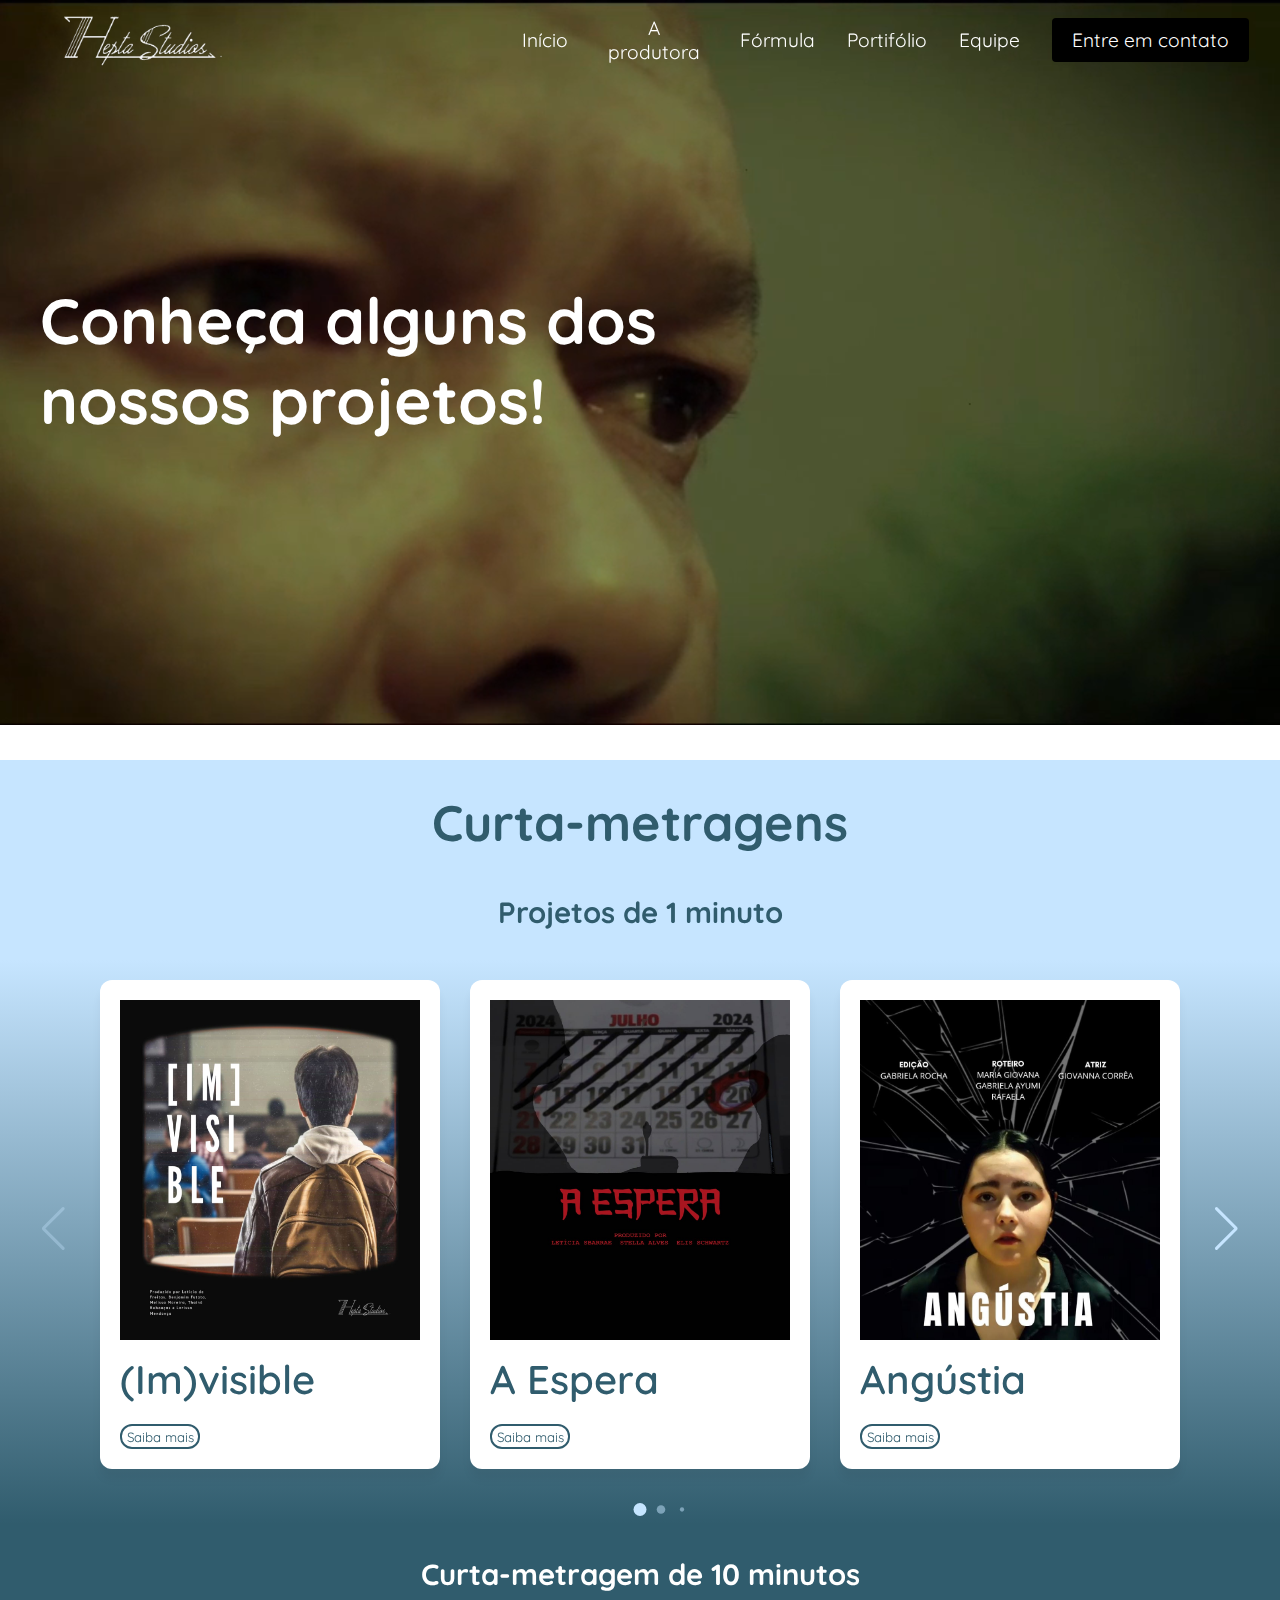
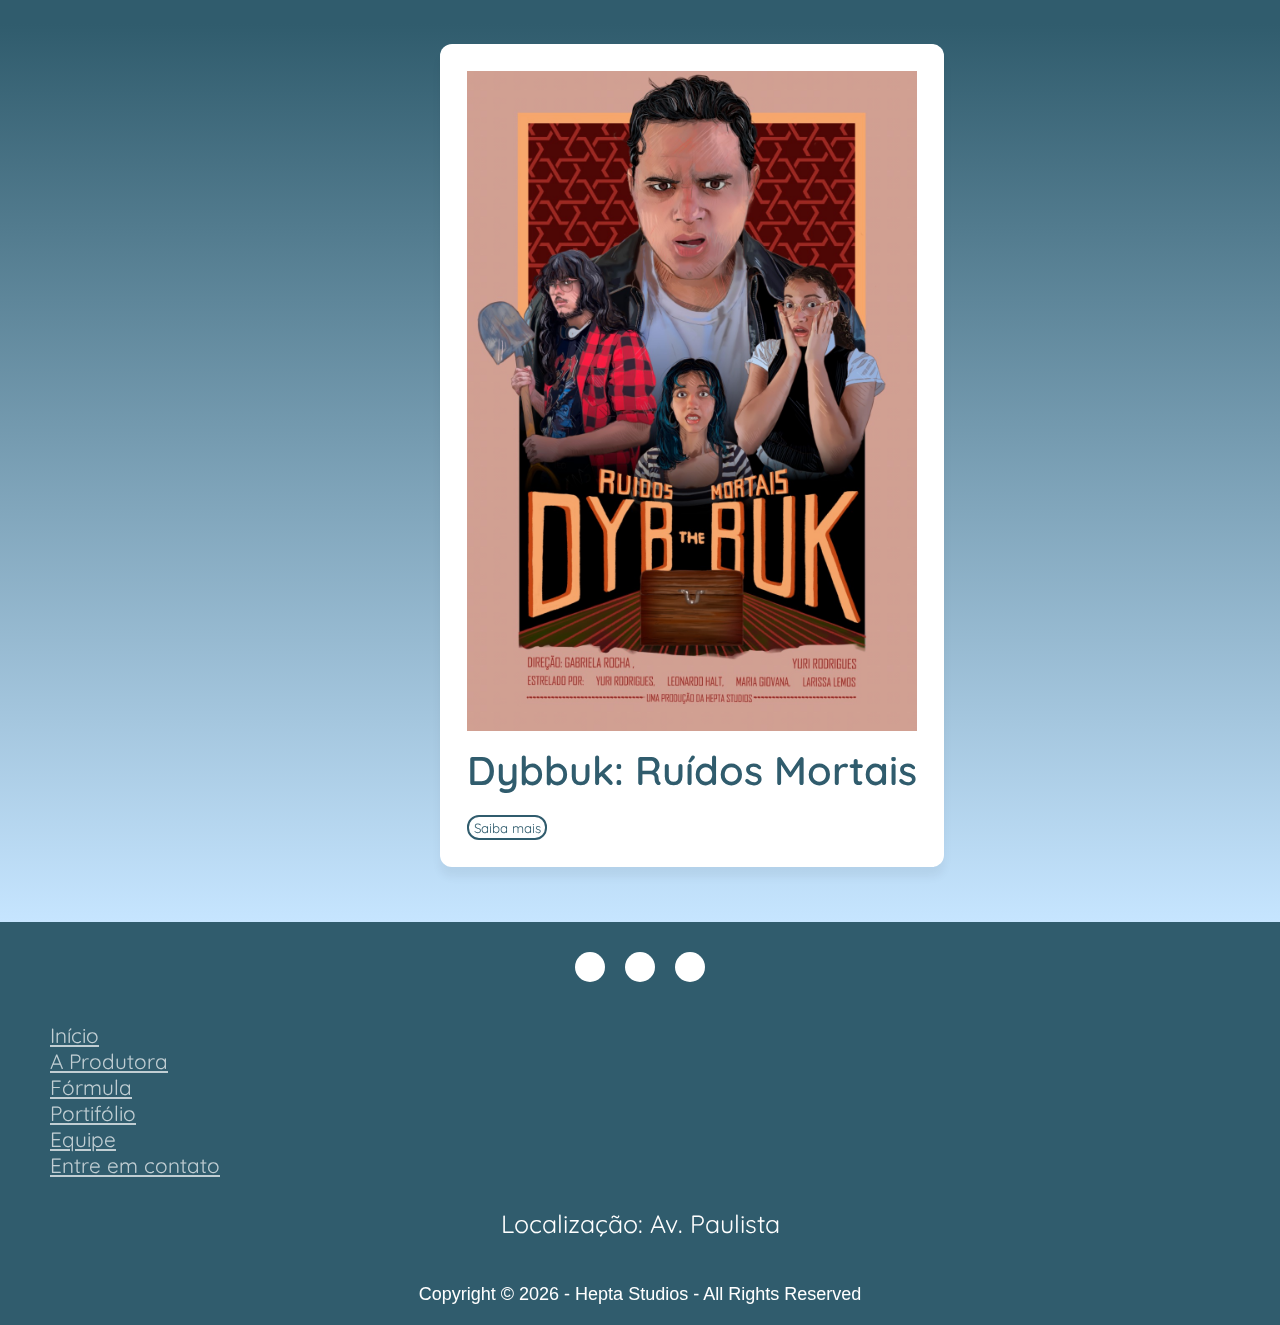
==== portifolio.html @ 19b5901a "files" ====
<!DOCTYPE html>
<html lang="en">
<head>
    <meta charset="UTF-8">
    <meta name="viewport" content="width=device-width, initial-scale=1.0">
    <title>HeptaStudios</title>

    <link rel="stylesheet" href="portifolio.css">
    <!-- footer stuff -->
    <link rel="stylesheet" href="https://cdnjs.cloudflare.com/ajax/libs/font-awesome/6.6.0/css/all.min.css" integrity="sha512-Kc323vGBEqzTmouAECnVceyQqyqdsSiqLQISBL29aUW4U/M7pSPA/gEUZQqv1cwx4OnYxTxve5UMg5GT6L4JJg==" crossorigin="anonymous" referrerpolicy="no-referrer" />
    
    <!-- font stuff -->
    <link rel="preconnect" href="https://fonts.googleapis.com">
    <link rel="preconnect" href="https://fonts.gstatic.com" crossorigin>
    <link href="https://fonts.googleapis.com/css2?family=Quicksand:wght@300&display=swap" rel="stylesheet">
        
    <!-- swiper -->
     <link rel="stylesheet" href="https://cdn.jsdelivr.net/npm/swiper@11/swiper-bundle.min.css">
    <script defer src="portifolio.js"></script>
    <script src="https://cdn.jsdelivr.net/npm/swiper@11/swiper-bundle.min.js"></script>
</head>
<body> 

    <!-- NAVBAR -->
    <nav class="navbar">
        <div class="navbar_container">
            <img src="images/logobranca.png" href="index.html" id="logo-icon">
            <div class="navbar_toggle" id="mobile-menu">
                <!--aqui começa a parte com JS-->
                <span class="bar"></span>
                <span class="bar"></span>
                <span class="bar"></span>
            </div>
            <ul class="navbar_menu">
                <!--itens no menu aqui-->
                <li class="navbar_item">
                    <!--adicionar o link (que é pra onde o item do menu vai levar) em "?"-->
                    <a href="index.html" class="navbar_links"> 
                        Início
                    </a>
                </li>
                <li class="navbar_item">
                    <a href="aprodutora.html" class="navbar_links_prod">
                        A produtora
                    </a>
                </li>
                <li class="navbar_item">
                    <a href="formula.html" class="navbar_links">
                        Fórmula
                    </a>
                </li>
                <li class="navbar_item">
                    <!--adicionar o link (que é pra onde o item do menu vai levar) em "?"-->
                    <a href="portifolio.html" class="navbar_links">
                        Portifólio
                    </a>
                </li>
                <li class="navbar_item">
                    <!--adicionar o link (que é pra onde o item do menu vai levar) em "?"-->
                    <a href="equipe.html" class="navbar_links">
                        Equipe
                    </a>
                </li>
                <li class="navbar_btn">
                    <!--adicionar o link (que é pra onde o item do menu vai levar) em "?"-->
                    <a href="contato.html" class="button">
                        Entre em contato
                    </a>
                </li>
            </ul>
        </div>
    </nav>

    <!-- MAIN -->
    <div class="container">
        <div class="main" id="home">
            <div class="ParallaxVideo">
                <video autoplay muted loop width="100%">
                    <source src="images/portifolio/fundoport.mp4" type="video/mp4">
                </video>
                <h1>Conheça alguns dos nossos projetos!</h1>
            </div>
        </div>
    </div>


    <!-- CURTAS -->
    <div class="curta-titles">
        <h1>Curta-metragens</h1>
        <h3>Projetos de 1 minuto</h3>
    </div>
    <div class="curtas">
        <div class="container-curta swiper">
            <div class="card-wrapper">
                <ul class="card-list swiper-wrapper">
                    <li class="card-item swiper-slide">
                        <a href="https://youtu.be/f0VZ5vTROJw?si=o2Mm1SatOcexKayp" class="card-link">
                            <img src="images/portifolio/(im)visible.jpeg" alt="(im)visible" class="card-image">
                            <!-- NO BADGE -->
                            <h2 class="card-title">(Im)visible</h2>
                            <button class="card-button">Saiba mais</button>
                        </a>
                    </li>
                    <li class="card-item swiper-slide">
                        <a href="https://youtu.be/k2qsXWHUl3Q?si=y0Jo6DYuAVnCn1yY" class="card-link">
                            <img src="images/portifolio/a_espera.jpeg" alt="a_espera" class="card-image">
                            <!-- NO BADGE -->
                            <h2 class="card-title">A Espera</h2>
                            <button class="card-button">Saiba mais</button>
                        </a>
                    </li>
                    <li class="card-item swiper-slide">
                        <a href="https://youtu.be/FLChIvKWqZ8?si=5ptFJUkVILAEV9I5" class="card-link">
                            <img src="images/portifolio/angustia.jpeg" alt="angustia" class="card-image">
                            <!-- NO BADGE -->
                            <h2 class="card-title">Angústia</h2>
                            <button class="card-button">Saiba mais</button>
                        </a>
                    </li>
                    <li class="card-item swiper-slide">
                        <a href="https://youtu.be/3rhFyDjkXY0?si=jvYSy1pwK9i5Up4X" class="card-link">
                            <img src="images/portifolio/balazio.jpeg" alt="balazio" class="card-image">
                            <!-- NO BADGE -->
                            <h2 class="card-title">Balazio</h2>
                            <button class="card-button">Saiba mais</button>
                        </a>
                    </li>
                    <li class="card-item swiper-slide">
                        <a href="https://youtu.be/XmBEkORtaEE?si=dOJax8dHYsrky_jl" class="card-link">
                            <img src="images/portifolio/registro.jpeg" alt="registro" class="card-image">
                            <!-- NO BADGE -->
                            <h2 class="card-title">registro024</h2>
                            <button class="card-button">Saiba mais</button>
                        </a>
                    </li>
                </ul>

                <div class="swiper-pagination"></div>
                <div class="swiper-slide-button swiper-button-prev"></div>
                <div class="swiper-slide-button swiper-button-next"></div>
            </div>
        </div>
    </div>

    
    <div class="curta-titles2">
        <h3>Curta-metragem de 10 minutos</h3>
    </div>
    <div class="dybbuk">
        <div class="container-dybbuk swiper">
            <div class="dybbuk-wrapper">
                <ul class="dybbuk-list swiper-wrapper">
                    <li class="dybbuk-item swiper-slide">
                        <a href="/" class="dybbuk-link">
                            <img src="images/portifolio/dybbuk.jpeg" alt="dybbuk" class="dybbuk-image">
                            <!-- NO BADGE -->
                            <h2 class="dybbuk-title">Dybbuk: Ruídos Mortais</h2>
                            <button class="dybbuk-button">Saiba mais</button>
                        </a>
                    </li>
                </ul>
            </div>
        </div>
    </div>



    <!-- FOOTER -->
    <footer>
        <div class="footerContainer">
            <div class="socialicons">
                <a href="https://www.instagram.com/heptastudios?igsh=dHh3dnpicmN1cGVq"><i class="fa-brands fa-instagram"></i></a>
                <a href="https://youtube.com/@heptastudio-m2f?si=39m1HGUALYnj-E48"><i class="fa-brands fa-youtube"></i></a>
                <a href="https://www.tiktok.com/@heptastudios?_t=8rDvjEhHTVQ&_r=1"><i class="fa-brands fa-tiktok"></i></a>
            </div>
            <div class="footerNav">
                <ul>
                    <li><a href="index.html">Início</a></li>
                    <li><a href="aprodutora.html">A Produtora</a></li>
                    <li><a href="formula.html">Fórmula</a></li>
                    <li><a href="portifolio.html">Portifólio</a></li>
                    <li><a href="equipe.html">Equipe</a></li>
                    <li><a href="contato.html">Entre em contato</a></li>
                </ul>
            </div>
            <div class="local">
                <p>Localização: Av. Paulista</p>
            </div>
        </div>
        <div class="footerBottom">
                <p>Copyright &copy; <script>document.write(new Date().getFullYear())</script> - Hepta Studios - All Rights Reserved</p>
            </div>
    </footer>
    
</body>
</html>
---- portifolio.css ----
html {
    scroll-behavior: smooth;
}

* {
    box-sizing: border-box;
    margin: 0;
    padding: 0;
    font-family: 'Quicksand';
}

.navbar {
    /* background: #d44d28; */
    height: 80px;
    display: flex;
    justify-content: center;
    align-items: center;
    font-size: 1.2rem;
    position: sticky;
    top: 0;
    z-index: 999;
    transition: all 0.3s;
}

.navbar-scrolled {
    background-color: #305c6d;
}

.navbar_container {
    display: flex;
    justify-content: space-between;
    height: 80px;
    z-index: 1;
    width: 100%;
    max-width: 1300px;
    /*primeiro valor de margin é top, o segundo é right, o terceiro é bottom e o quarto é left
    se você inserir só 2 valores, os 2 primeiros vão se referir à top e bottom e os 2 ultimos à left e right*/
    margin: 0 auto;
    /* isso também se aplica a padding */
    padding: 0 15px;
}

/*vai ser add depois */
/*(fa-gem)*/
#logo-icon {
    margin-top: 0px;
    margin-bottom: 10px;
    margin-left: 0;
    height: 150px;
    width: 250px;
    display: flex;
    cursor: pointer;
    position: relative;
    top: -30px;
}

.navbar_menu {
    display: flex;
    align-items: center;
    list-style: none;
    text-align: center;
}

.navbar_item {
    height: 60px;
}

.navbar_links {
    color: #fff;
    display: flex;
    align-items: center;
    justify-content: center;
    text-decoration: none;
    padding: 0 1rem;
    height: 100%;
    position: relative;
}

.navbar_links_prod {
    color: #fff;
    display: flex;
    align-items: center;
    justify-content: center;
    text-decoration: none;
    padding: 0 1rem;
    height: 100%;
    width: 140px;
    position: relative;
}

.navbar_btn {
    display: flex;
    justify-content: center;
    align-items: center;
    padding: 0 1rem;
    width: 100%
}

.button {
    display: flex;
    justify-content: center;
    align-items: center;
    text-decoration: none;
    padding: 10px 20px;
    height: 100%;
    width: 100%;
    border: none;
    outline: none;
    border-radius: 4px;
    background: black;
    color: #fff;
}

/*isso daqui faz ficar com cor diferente quando voce poe o cursor em cima do botão*/
/*muda a cor depois*/
.button:hover {
    background: #d44d28;
    transition: all 0.3s ease;
}

/* .navbar_links:hover {
    color: #fcc062;
    transition: all 0.3s ease;
} */

.navbar_links::after {
    content: '';
    position: absolute;
    width: 100%;
    transform: scaleX(0);
    height: 3px;
    bottom: 2px;
    left: 0;
    background-color: #fff;
    transition: transform 0.25s ease-out;
}

.navbar_links_prod::after {
    content: '';
    position: absolute;
    width: 100%;
    transform: scaleX(0);
    height: 3px;
    bottom: 2px;
    left: 0;
    background-color: #fff;
    transition: transform 0.25s ease-out;
}

.navbar_links:hover::after {
    transform: scaleX(1);
}

    .navbar_links_prod:hover::after {
transform: scaleX(1);
}


/* MAIN */

.main {
    height: 680px;
}


.ParallaxVideo{
    height: 500px;
    padding-bottom: 50px;
    padding-top: 50px;
}
.ParallaxVideo video{
    max-width: 100%;
    position: fixed;
    top:0;
    z-index: -999;
}
/* .ParallaxVideo h1 {
    margin-top: 1rem;
    font-size: 4rem;
    font-weight: 700;
    color: #fff;
    z-index: 20;
} */

.main_content {
    z-index: 10;
}

.ParallaxVideo h1 {
    margin-top: 150px;
    padding-left: 40px;
    width: 800px;
    font-size: 4rem;
    font-weight: 700;
    color: #fff;
    z-index: 20;
}

/* sem botão */



/* CURTAS */

.curta-titles {
    height: 200px;
    background-color: #c6e5ff;
    text-align: center;
    align-content: center;
    color: #305c6d;
    font-size: 25px;
}

.curta-titles h1 {
    margin-bottom: 40px;
}

.curta-titles2 {
    height: 100px; 
    background-color: #305c6d;
    text-align: center;
    align-content: center;
    color: white;
    font-size: 25px;
}

.curtas {
    display: flex;
    align-items: center;
    justify-content: center;
    height: fit-content;
    background: linear-gradient(#c6e5ff, #305c6d);
}

.card-image {
    height: 340px;
    width: 340px;
}

.card-button {
    font-weight: 300px;
}

.card-wrapper {
    max-width: 1100px;
    margin: 0 60px 35px;
    padding: 20px 10px;
    overflow: hidden;
}

.card-list .card-item {
    list-style: none;
}

.card-list .card-item .card-link {
    user-select: none;
    display: block;
    background-color: #fff;
    padding: 18px;
    border-radius: 12px;
    text-decoration: none;
    border: 2px solid transparent;
    box-shadow: 0 10px 10px rgba(0,0,0,0.05);
    transition: 0.3s ease;
}

.card-list .card-item .card-link-active {
    cursor: grabbing;
}

.card-list .card-item .card-link:hover {
    border-color: #305c6d;
}

.card-list .card-link .card-image {
    width: 100%;
}

.card-list .card-link .card-title {
    font-size: 40px;
    color: #305c6d;
    font-weight: 600;
    margin: 10px 0px;
}

.card-list .card-link .card-button {
    height: 25px;
    width: 80px;
    border-radius: 12px;
    margin-top: 10px;
    color: #305c6d;
    border: 2px solid #305c6d;
    background: transparent;
    cursor: pointer;
    transition: 0.3s ease;
}

.card-list .card-link:hover .card-button {
    background: #305c6d;
    color: #fff;
}

.card-wrapper .swiper-pagination-bullet {
    height: 13px;
    width: 13px;
    opacity: 0.5;
    background: #c6e5ff;
}

.card-wrapper .swiper-pagination-bullet-active {
    opacity: 1;
}

.card-wrapper .swiper-slide-button {
    color: #c6e5ff;
    margin-top: -35px;
}

@media screen and (max-width: 768px) {
    .card-wrapper {
        margin: 0 10px 25px;
    }
    
    .card-wrapper .swiper-slide-button {
        display: none;
    }

    .card-image {
        height: 500px;
        width: 200px;
    }
    
}



/* DYBBUK */

.dybbuk {
    background: linear-gradient(#305c6d,#c6e5ff);
}

.dybbuk-image {
    height: 660px;
    width: 400px;
}

.dybbuk ul {
    justify-content: center;
    /* IMPORTANTEEEEEEEEEEEEEEEE */
    /* TALVEZ AQUI DÊ ERRADO NO NOTEBOOK PORQUE 50% DA TELA DO PC NÃO É 50% DA TELA DO NOTEBOOK */
    /* MUDAR PRA PX SE PRECISO */
    left: 370px;
}

.dybbuk-list .dybbuk-item .dybbuk-link {
    user-select: none;
    display: block;
    background-color: #fff;
    padding: 25px;
    border-radius: 12px;
    text-decoration: none;
    border: 2px solid transparent;
    box-shadow: 0 10px 10px rgba(0,0,0,0.05);
    transition: 0.3s ease;
    width: fit-content;
}


.dybbuk-wrapper {
    max-width: 1100px;
    margin: 0 60px 35px;
    padding: 20px 10px;
    overflow: hidden;
}

.dybbuk-list .dybbuk-item {
    list-style: none;
}

/* .card-list .card-item .card-link {
    user-select: none;
    display: block;
    background-color: #fff;
    padding: 18px;
    border-radius: 12px;
    text-decoration: none;
    border: 2px solid transparent;
    box-shadow: 0 10px 10px rgba(0,0,0,0.05);
    transition: 0.3s ease;
} */

/* .card-list .card-item .card-link-active {
    cursor: grabbing;
} */

.dybbuk-list .dybbuk-item .dybbuk-link:hover {
    border-color: #305c6d;
}

.dybbuk-list .dybbuk-link .dybbuk-image {
    width: 100%;
}

.dybbuk-list .dybbuk-link .dybbuk-title {
    font-size: 40px;
    color: #305c6d;
    font-weight: 600;
    margin: 10px 0px;
}

.dybbuk-list .dybbuk-link .dybbuk-button {
    height: 25px;
    width: 80px;
    border-radius: 12px;
    margin-top: 10px;
    color: #305c6d;
    border: 2px solid #305c6d;
    background: transparent;
    cursor: pointer;
    transition: 0.3s ease;
}

.dybbuk-list .dybbuk-link:hover .dybbuk-button {
    background: #305c6d;
    color: #fff;
}


@media screen and (max-width: 500px) {
    .dybbuk-image {
        height: 500px;
        width: 200px;
    }

    .dybbuk {
        height: 800px;
    }
}



/* FOOTER */

.footerContainer {
    background-color: #305c6d;
    width: 100%;
    padding: 20px 30px 5px;
}

.socialicons {
    display: flex;
    justify-content: center;
}

.socialicons a {
    text-decoration: none;
    padding: 15px;
    background-color: white;
    margin: 10px;
    border-radius: 50%;
}

.socialicons a i {
    font-size: 2rem;
    color: #305c6d;
    opacity: 0.9;
}

.socialicons a:hover {
    background-color: #6e99bb;
    transition: ease 0.3s;

}

.socialicons a:hover i {
    color: white;
    transition: ease 0.3s;
}

.footerNav {
    margin: 30px 0;
}

.footerNav ul {
    display: flex;
    justify-content: center;
}

.footerNav li {
    list-style-type: none;
}

.footerNav ul li a {
    color: white;
    margin: 20px;
    text-decoration: underline;
    font-size: 1.3rem;
    opacity: 0.7;
    transition: 0.3s;
}

.footerNav ul li a:hover {
    opacity: 1;
}

.footerBottom {
    background-color: #305c6d;
    padding: 20px;
    text-align: center;
}

.footerBottom p {
    color: white;
    font-size: 18px;
    font-weight: 200;
    font-family: Arial, Helvetica, sans-serif;
}

.local {
    font-size: 25px;
    color: white;
    justify-self: center;
    margin-bottom: 20px;
}



/* RESPONSIVO */

@media screen and (max-width: 972px) {
    .navbar_menu {
        display: none;
    }
    
}

@media screen and (max-width: 1290px) {

    .footerNav ul {
        display: block;
    }
}

@media screen and (max-width: 1200px) {
    .ParallaxVideo video {
        width: 100%;
        height: 100%;
        position: fixed;
        background-color: #305c6d;
    }

    .ParallaxVideo {
        width: 100%;
        position: relative;
        left: 0;
    }

}
@media screen and (max-width: 640px) {
    .ParallaxVideo h1 {
        font-size: 50px;
        width: 500px;
    }
}


@media screen and (max-width: 500px) {
    .dybbuk ul {
        left: 0;
    }
}
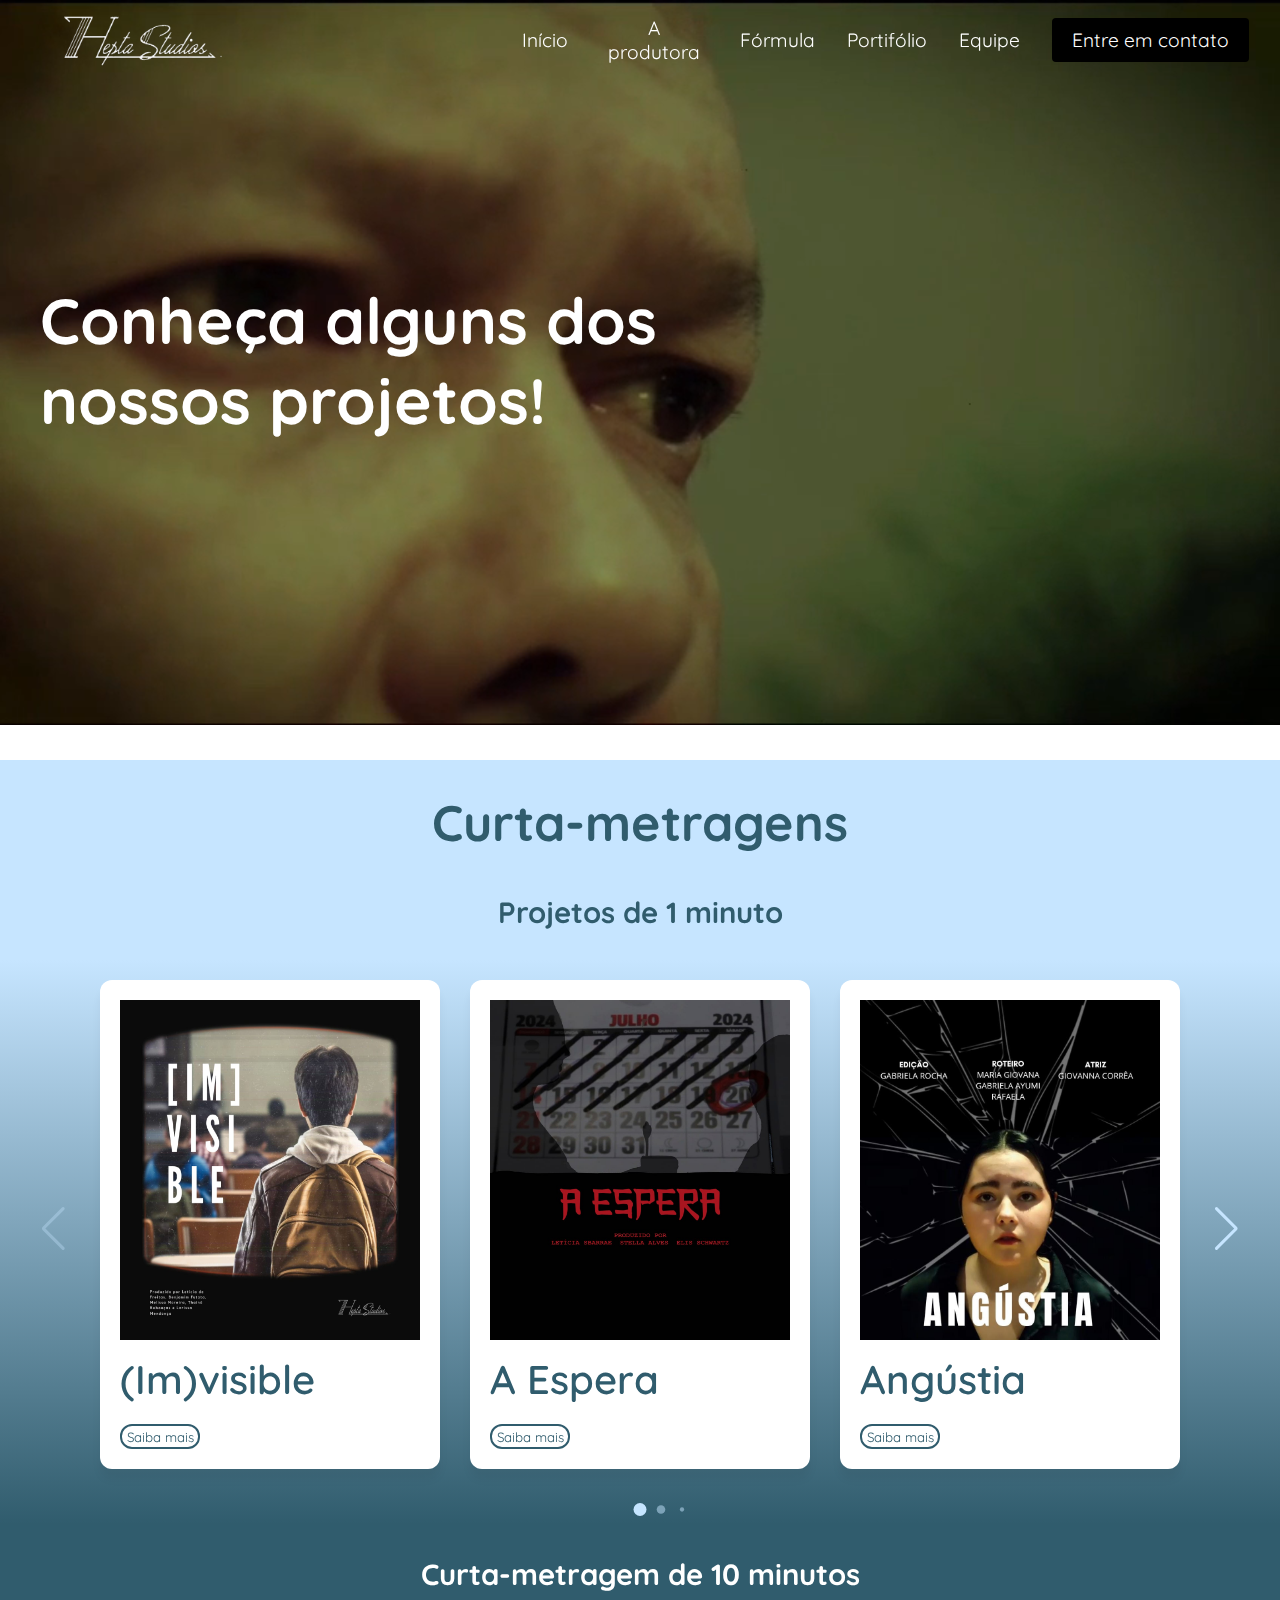
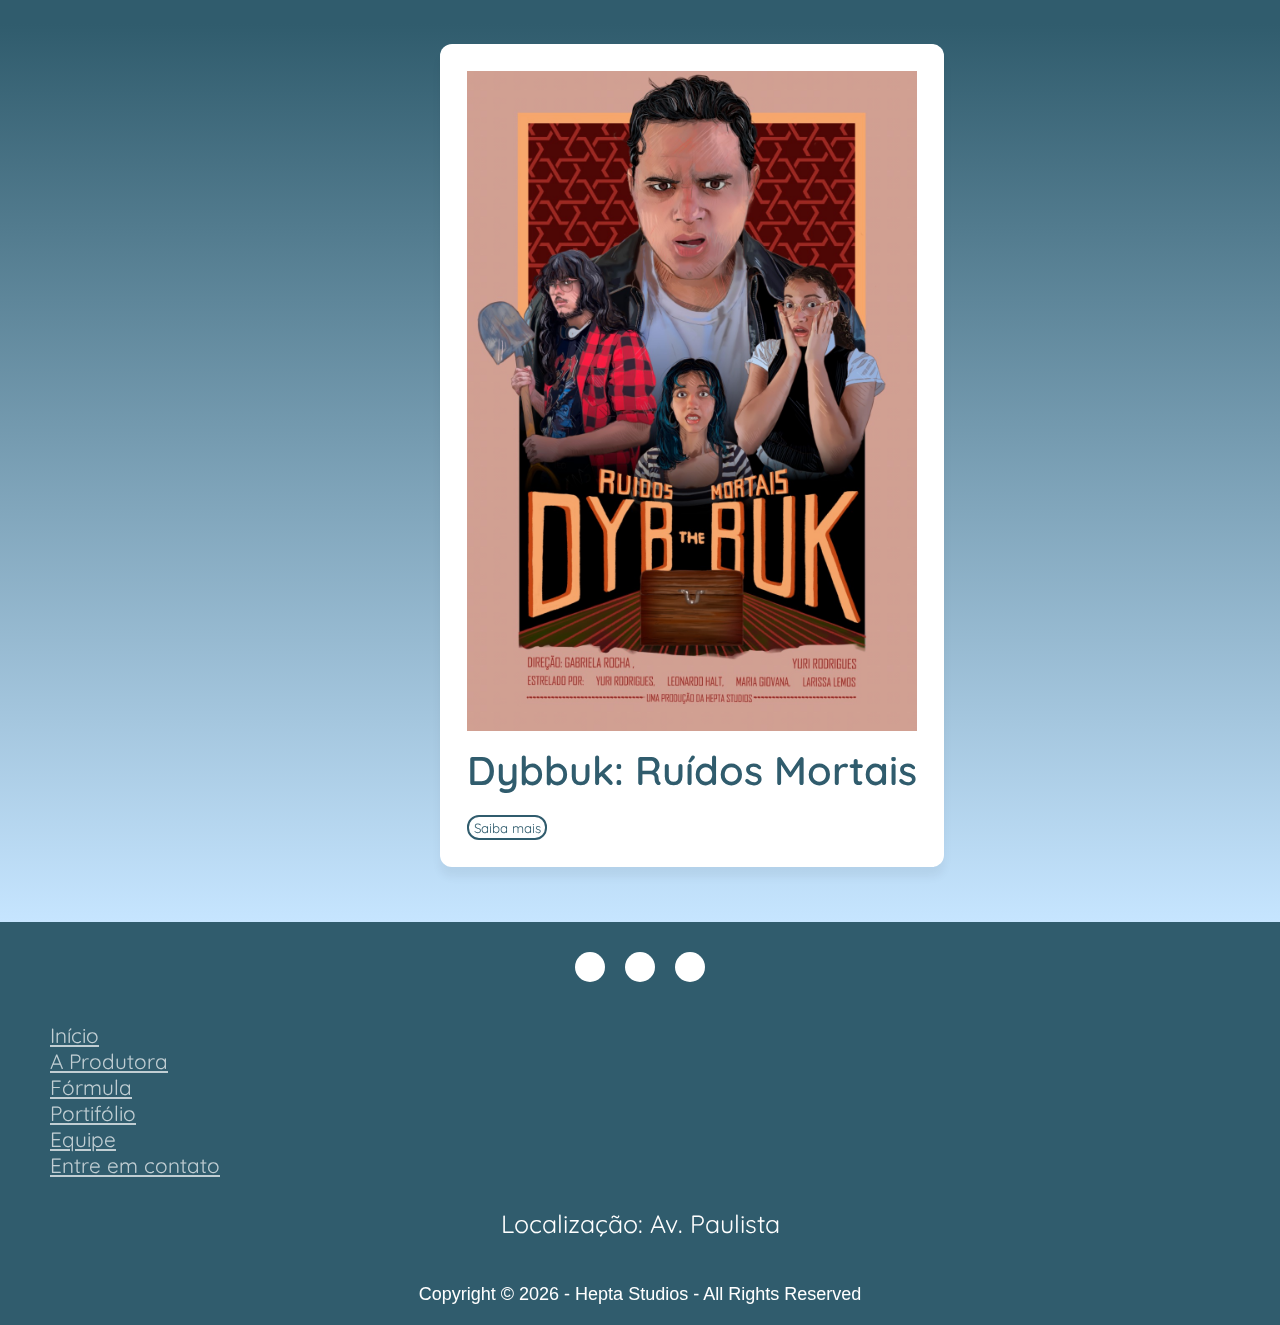
==== commit c71f14e0: "Update portifolio.html" ====
--- a/portifolio.html
+++ b/portifolio.html
@@ -151,7 +151,7 @@
             <div class="dybbuk-wrapper">
                 <ul class="dybbuk-list swiper-wrapper">
                     <li class="dybbuk-item swiper-slide">
-                        <a href="/" class="dybbuk-link">
+                        <a href="https://youtu.be/Jc2DruLm6bE" class="dybbuk-link">
                             <img src="images/portifolio/dybbuk.jpeg" alt="dybbuk" class="dybbuk-image">
                             <!-- NO BADGE -->
                             <h2 class="dybbuk-title">Dybbuk: Ruídos Mortais</h2>
